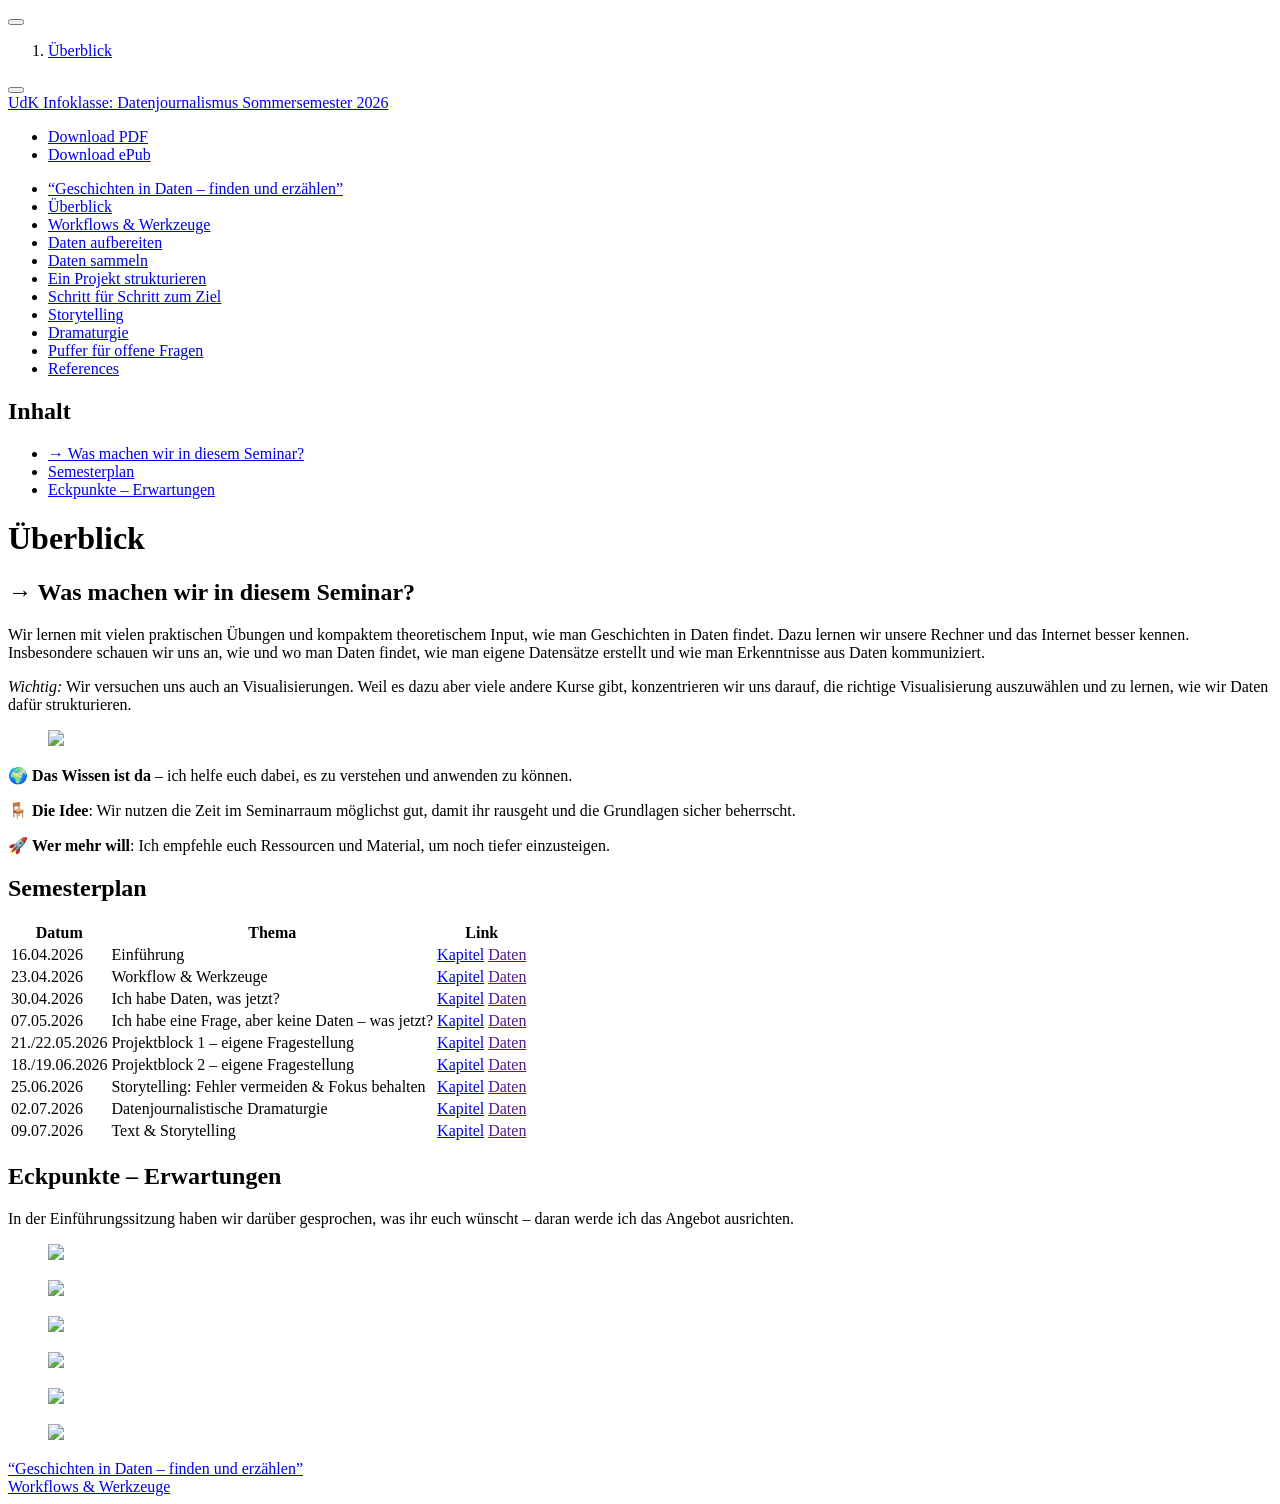
==== docs/2026-04-16_intro.html @ cbeebaa8 "add intro" ====
<!DOCTYPE html>
<html xmlns="http://www.w3.org/1999/xhtml" lang="en" xml:lang="en"><head>

<meta charset="utf-8">
<meta name="generator" content="quarto-1.8.25">

<meta name="viewport" content="width=device-width, initial-scale=1.0, user-scalable=yes">


<title>Überblick – UdK Infoklasse: Datenjournalismus Sommersemester 2026</title>
<style>
code{white-space: pre-wrap;}
span.smallcaps{font-variant: small-caps;}
div.columns{display: flex; gap: min(4vw, 1.5em);}
div.column{flex: auto; overflow-x: auto;}
div.hanging-indent{margin-left: 1.5em; text-indent: -1.5em;}
ul.task-list{list-style: none;}
ul.task-list li input[type="checkbox"] {
  width: 0.8em;
  margin: 0 0.8em 0.2em -1em; /* quarto-specific, see https://github.com/quarto-dev/quarto-cli/issues/4556 */ 
  vertical-align: middle;
}
</style>


<script src="site_libs/quarto-nav/quarto-nav.js"></script>
<script src="site_libs/quarto-nav/headroom.min.js"></script>
<script src="site_libs/clipboard/clipboard.min.js"></script>
<script src="site_libs/quarto-search/autocomplete.umd.js"></script>
<script src="site_libs/quarto-search/fuse.min.js"></script>
<script src="site_libs/quarto-search/quarto-search.js"></script>
<meta name="quarto:offset" content="./">
<link href="./2026-04-23_werkzeuge.html" rel="next">
<link href="./index.html" rel="prev">
<script src="site_libs/quarto-html/quarto.js" type="module"></script>
<script src="site_libs/quarto-html/tabsets/tabsets.js" type="module"></script>
<script src="site_libs/quarto-html/axe/axe-check.js" type="module"></script>
<script src="site_libs/quarto-html/popper.min.js"></script>
<script src="site_libs/quarto-html/tippy.umd.min.js"></script>
<script src="site_libs/quarto-html/anchor.min.js"></script>
<link href="site_libs/quarto-html/tippy.css" rel="stylesheet">
<link href="site_libs/quarto-html/quarto-syntax-highlighting-7b89279ff1a6dce999919e0e67d4d9ec.css" rel="stylesheet" class="quarto-color-scheme" id="quarto-text-highlighting-styles">
<link href="site_libs/quarto-html/quarto-syntax-highlighting-dark-707d8167ce6003fca903bfe2be84ab7f.css" rel="stylesheet" class="quarto-color-scheme quarto-color-alternate" id="quarto-text-highlighting-styles">
<link href="site_libs/quarto-html/quarto-syntax-highlighting-7b89279ff1a6dce999919e0e67d4d9ec.css" rel="stylesheet" class="quarto-color-scheme-extra" id="quarto-text-highlighting-styles">
<script src="site_libs/bootstrap/bootstrap.min.js"></script>
<link href="site_libs/bootstrap/bootstrap-icons.css" rel="stylesheet">
<link href="site_libs/bootstrap/bootstrap-a5073d10eb2b4aba2c5e1c28bdd277e7.min.css" rel="stylesheet" append-hash="true" class="quarto-color-scheme" id="quarto-bootstrap" data-mode="light">
<link href="site_libs/bootstrap/bootstrap-dark-feb75622fb5647436da2452d74ef0bcb.min.css" rel="stylesheet" append-hash="true" class="quarto-color-scheme quarto-color-alternate" id="quarto-bootstrap" data-mode="dark">
<link href="site_libs/bootstrap/bootstrap-a5073d10eb2b4aba2c5e1c28bdd277e7.min.css" rel="stylesheet" append-hash="true" class="quarto-color-scheme-extra" id="quarto-bootstrap" data-mode="light">
<script src="site_libs/quarto-contrib/glightbox/glightbox.min.js"></script>
<link href="site_libs/quarto-contrib/glightbox/glightbox.min.css" rel="stylesheet">
<link href="site_libs/quarto-contrib/glightbox/lightbox.css" rel="stylesheet">
<script id="quarto-search-options" type="application/json">{
  "location": "sidebar",
  "copy-button": false,
  "collapse-after": 3,
  "panel-placement": "start",
  "type": "textbox",
  "limit": 50,
  "keyboard-shortcut": [
    "f",
    "/",
    "s"
  ],
  "show-item-context": false,
  "language": {
    "search-no-results-text": "No results",
    "search-matching-documents-text": "matching documents",
    "search-copy-link-title": "Copy link to search",
    "search-hide-matches-text": "Hide additional matches",
    "search-more-match-text": "more match in this document",
    "search-more-matches-text": "more matches in this document",
    "search-clear-button-title": "Clear",
    "search-text-placeholder": "",
    "search-detached-cancel-button-title": "Cancel",
    "search-submit-button-title": "Submit",
    "search-label": "Search"
  }
}</script>


</head>

<body class="nav-sidebar floating quarto-light"><script id="quarto-html-before-body" type="application/javascript">
    const toggleBodyColorMode = (bsSheetEl) => {
      const mode = bsSheetEl.getAttribute("data-mode");
      const bodyEl = window.document.querySelector("body");
      if (mode === "dark") {
        bodyEl.classList.add("quarto-dark");
        bodyEl.classList.remove("quarto-light");
      } else {
        bodyEl.classList.add("quarto-light");
        bodyEl.classList.remove("quarto-dark");
      }
    }
    const toggleBodyColorPrimary = () => {
      const bsSheetEl = window.document.querySelector("link#quarto-bootstrap:not([rel=disabled-stylesheet])");
      if (bsSheetEl) {
        toggleBodyColorMode(bsSheetEl);
      }
    }
    const setColorSchemeToggle = (alternate) => {
      const toggles = window.document.querySelectorAll('.quarto-color-scheme-toggle');
      for (let i=0; i < toggles.length; i++) {
        const toggle = toggles[i];
        if (toggle) {
          if (alternate) {
            toggle.classList.add("alternate");
          } else {
            toggle.classList.remove("alternate");
          }
        }
      }
    };
    const toggleColorMode = (alternate) => {
      // Switch the stylesheets
      const primaryStylesheets = window.document.querySelectorAll('link.quarto-color-scheme:not(.quarto-color-alternate)');
      const alternateStylesheets = window.document.querySelectorAll('link.quarto-color-scheme.quarto-color-alternate');
      manageTransitions('#quarto-margin-sidebar .nav-link', false);
      if (alternate) {
        // note: dark is layered on light, we don't disable primary!
        enableStylesheet(alternateStylesheets);
        for (const sheetNode of alternateStylesheets) {
          if (sheetNode.id === "quarto-bootstrap") {
            toggleBodyColorMode(sheetNode);
          }
        }
      } else {
        disableStylesheet(alternateStylesheets);
        enableStylesheet(primaryStylesheets)
        toggleBodyColorPrimary();
      }
      manageTransitions('#quarto-margin-sidebar .nav-link', true);
      // Switch the toggles
      setColorSchemeToggle(alternate)
      // Hack to workaround the fact that safari doesn't
      // properly recolor the scrollbar when toggling (#1455)
      if (navigator.userAgent.indexOf('Safari') > 0 && navigator.userAgent.indexOf('Chrome') == -1) {
        manageTransitions("body", false);
        window.scrollTo(0, 1);
        setTimeout(() => {
          window.scrollTo(0, 0);
          manageTransitions("body", true);
        }, 40);
      }
    }
    const disableStylesheet = (stylesheets) => {
      for (let i=0; i < stylesheets.length; i++) {
        const stylesheet = stylesheets[i];
        stylesheet.rel = 'disabled-stylesheet';
      }
    }
    const enableStylesheet = (stylesheets) => {
      for (let i=0; i < stylesheets.length; i++) {
        const stylesheet = stylesheets[i];
        if(stylesheet.rel !== 'stylesheet') { // for Chrome, which will still FOUC without this check
          stylesheet.rel = 'stylesheet';
        }
      }
    }
    const manageTransitions = (selector, allowTransitions) => {
      const els = window.document.querySelectorAll(selector);
      for (let i=0; i < els.length; i++) {
        const el = els[i];
        if (allowTransitions) {
          el.classList.remove('notransition');
        } else {
          el.classList.add('notransition');
        }
      }
    }
    const isFileUrl = () => {
      return window.location.protocol === 'file:';
    }
    const hasAlternateSentinel = () => {
      let styleSentinel = getColorSchemeSentinel();
      if (styleSentinel !== null) {
        return styleSentinel === "alternate";
      } else {
        return false;
      }
    }
    const setStyleSentinel = (alternate) => {
      const value = alternate ? "alternate" : "default";
      if (!isFileUrl()) {
        window.localStorage.setItem("quarto-color-scheme", value);
      } else {
        localAlternateSentinel = value;
      }
    }
    const getColorSchemeSentinel = () => {
      if (!isFileUrl()) {
        const storageValue = window.localStorage.getItem("quarto-color-scheme");
        return storageValue != null ? storageValue : localAlternateSentinel;
      } else {
        return localAlternateSentinel;
      }
    }
    const toggleGiscusIfUsed = (isAlternate, darkModeDefault) => {
      const baseTheme = document.querySelector('#giscus-base-theme')?.value ?? 'light';
      const alternateTheme = document.querySelector('#giscus-alt-theme')?.value ?? 'dark';
      let newTheme = '';
      if(authorPrefersDark) {
        newTheme = isAlternate ? baseTheme : alternateTheme;
      } else {
        newTheme = isAlternate ? alternateTheme : baseTheme;
      }
      const changeGiscusTheme = () => {
        // From: https://github.com/giscus/giscus/issues/336
        const sendMessage = (message) => {
          const iframe = document.querySelector('iframe.giscus-frame');
          if (!iframe) return;
          iframe.contentWindow.postMessage({ giscus: message }, 'https://giscus.app');
        }
        sendMessage({
          setConfig: {
            theme: newTheme
          }
        });
      }
      const isGiscussLoaded = window.document.querySelector('iframe.giscus-frame') !== null;
      if (isGiscussLoaded) {
        changeGiscusTheme();
      }
    };
    const authorPrefersDark = false;
    const darkModeDefault = authorPrefersDark;
      document.querySelector('link#quarto-text-highlighting-styles.quarto-color-scheme-extra').rel = 'disabled-stylesheet';
      document.querySelector('link#quarto-bootstrap.quarto-color-scheme-extra').rel = 'disabled-stylesheet';
    let localAlternateSentinel = darkModeDefault ? 'alternate' : 'default';
    // Dark / light mode switch
    window.quartoToggleColorScheme = () => {
      // Read the current dark / light value
      let toAlternate = !hasAlternateSentinel();
      toggleColorMode(toAlternate);
      setStyleSentinel(toAlternate);
      toggleGiscusIfUsed(toAlternate, darkModeDefault);
      window.dispatchEvent(new Event('resize'));
    };
    // Switch to dark mode if need be
    if (hasAlternateSentinel()) {
      toggleColorMode(true);
    } else {
      toggleColorMode(false);
    }
  </script>

<div id="quarto-search-results"></div>
  <header id="quarto-header" class="headroom fixed-top">
  <nav class="quarto-secondary-nav">
    <div class="container-fluid d-flex">
      <button type="button" class="quarto-btn-toggle btn" data-bs-toggle="collapse" role="button" data-bs-target=".quarto-sidebar-collapse-item" aria-controls="quarto-sidebar" aria-expanded="false" aria-label="Toggle sidebar navigation" onclick="if (window.quartoToggleHeadroom) { window.quartoToggleHeadroom(); }">
        <i class="bi bi-layout-text-sidebar-reverse"></i>
      </button>
        <nav class="quarto-page-breadcrumbs" aria-label="breadcrumb"><ol class="breadcrumb"><li class="breadcrumb-item"><a href="./2026-04-16_intro.html"><span class="chapter-title">Überblick</span></a></li></ol></nav>
        <a class="flex-grow-1" role="navigation" data-bs-toggle="collapse" data-bs-target=".quarto-sidebar-collapse-item" aria-controls="quarto-sidebar" aria-expanded="false" aria-label="Toggle sidebar navigation" onclick="if (window.quartoToggleHeadroom) { window.quartoToggleHeadroom(); }">      
        </a>
      <button type="button" class="btn quarto-search-button" aria-label="Search" onclick="window.quartoOpenSearch();">
        <i class="bi bi-search"></i>
      </button>
    </div>
  </nav>
</header>
<!-- content -->
<div id="quarto-content" class="quarto-container page-columns page-rows-contents page-layout-article">
<!-- sidebar -->
  <nav id="quarto-sidebar" class="sidebar collapse collapse-horizontal quarto-sidebar-collapse-item sidebar-navigation floating overflow-auto">
    <div class="pt-lg-2 mt-2 text-left sidebar-header sidebar-header-stacked">
      <a href="./index.html" class="sidebar-logo-link">
      </a>
    <div class="sidebar-title mb-0 py-0">
      <a href="./">UdK Infoklasse: Datenjournalismus Sommersemester 2026</a> 
        <div class="sidebar-tools-main">
    <div class="dropdown">
      <a href="" title="Download" id="quarto-navigation-tool-dropdown-0" class="quarto-navigation-tool dropdown-toggle px-1" data-bs-toggle="dropdown" aria-expanded="false" role="link" aria-label="Download"><i class="bi bi-download"></i></a>
      <ul class="dropdown-menu" aria-labelledby="quarto-navigation-tool-dropdown-0">
          <li>
            <a class="dropdown-item sidebar-tools-main-item" href="./UdK-Infoklasse--Datenjournalismus-Sommersemester-2026.pdf">
              <i class="bi bi-file-pdf pe-1"></i>
            Download PDF
            </a>
          </li>
          <li>
            <a class="dropdown-item sidebar-tools-main-item" href="./UdK-Infoklasse--Datenjournalismus-Sommersemester-2026.epub">
              <i class="bi bi-journal pe-1"></i>
            Download ePub
            </a>
          </li>
      </ul>
    </div>
  <a href="" class="quarto-color-scheme-toggle quarto-navigation-tool  px-1" onclick="window.quartoToggleColorScheme(); return false;" title="Toggle dark mode"><i class="bi"></i></a>
</div>
    </div>
      </div>
        <div class="mt-2 flex-shrink-0 align-items-center">
        <div class="sidebar-search">
        <div id="quarto-search" class="" title="Search"></div>
        </div>
        </div>
    <div class="sidebar-menu-container"> 
    <ul class="list-unstyled mt-1">
        <li class="sidebar-item">
  <div class="sidebar-item-container"> 
  <a href="./index.html" class="sidebar-item-text sidebar-link"><span class="chapter-title">“Geschichten in Daten – finden und erzählen”</span></a>
  </div>
</li>
        <li class="sidebar-item">
  <div class="sidebar-item-container"> 
  <a href="./2026-04-16_intro.html" class="sidebar-item-text sidebar-link active"><span class="chapter-title">Überblick</span></a>
  </div>
</li>
        <li class="sidebar-item">
  <div class="sidebar-item-container"> 
  <a href="./2026-04-23_werkzeuge.html" class="sidebar-item-text sidebar-link"><span class="chapter-title">Workflows &amp; Werkzeuge</span></a>
  </div>
</li>
        <li class="sidebar-item">
  <div class="sidebar-item-container"> 
  <a href="./2026-04-30_aufbereitung.html" class="sidebar-item-text sidebar-link"><span class="chapter-title">Daten aufbereiten</span></a>
  </div>
</li>
        <li class="sidebar-item">
  <div class="sidebar-item-container"> 
  <a href="./2026-05-07_sammeln.html" class="sidebar-item-text sidebar-link"><span class="chapter-title">Daten sammeln</span></a>
  </div>
</li>
        <li class="sidebar-item">
  <div class="sidebar-item-container"> 
  <a href="./2026-05-21_struktur.html" class="sidebar-item-text sidebar-link"><span class="chapter-title">Ein Projekt strukturieren</span></a>
  </div>
</li>
        <li class="sidebar-item">
  <div class="sidebar-item-container"> 
  <a href="./2026-06-18_projekt.html" class="sidebar-item-text sidebar-link"><span class="chapter-title">Schritt für Schritt zum Ziel</span></a>
  </div>
</li>
        <li class="sidebar-item">
  <div class="sidebar-item-container"> 
  <a href="./2026-06-25_storytelling.html" class="sidebar-item-text sidebar-link"><span class="chapter-title">Storytelling</span></a>
  </div>
</li>
        <li class="sidebar-item">
  <div class="sidebar-item-container"> 
  <a href="./2026-07-02_dramaturgie.html" class="sidebar-item-text sidebar-link"><span class="chapter-title">Dramaturgie</span></a>
  </div>
</li>
        <li class="sidebar-item">
  <div class="sidebar-item-container"> 
  <a href="./2026-07-09_puffer.html" class="sidebar-item-text sidebar-link"><span class="chapter-title">Puffer für offene Fragen</span></a>
  </div>
</li>
        <li class="sidebar-item">
  <div class="sidebar-item-container"> 
  <a href="./references.html" class="sidebar-item-text sidebar-link">
 <span class="menu-text">References</span></a>
  </div>
</li>
    </ul>
    </div>
</nav>
<div id="quarto-sidebar-glass" class="quarto-sidebar-collapse-item" data-bs-toggle="collapse" data-bs-target=".quarto-sidebar-collapse-item"></div>
<!-- margin-sidebar -->
    <div id="quarto-margin-sidebar" class="sidebar margin-sidebar">
        <nav id="TOC" role="doc-toc" class="toc-active">
    <h2 id="toc-title">Inhalt</h2>
   
  <ul>
  <li><a href="#was-machen-wir-in-diesem-seminar" id="toc-was-machen-wir-in-diesem-seminar" class="nav-link active" data-scroll-target="#was-machen-wir-in-diesem-seminar">→ Was machen wir in diesem Seminar?</a></li>
  <li><a href="#semesterplan" id="toc-semesterplan" class="nav-link" data-scroll-target="#semesterplan">Semesterplan</a></li>
  <li><a href="#eckpunkte-erwartungen" id="toc-eckpunkte-erwartungen" class="nav-link" data-scroll-target="#eckpunkte-erwartungen">Eckpunkte – Erwartungen</a></li>
  </ul>
</nav>
    </div>
<!-- main -->
<main class="content" id="quarto-document-content">


<header id="title-block-header" class="quarto-title-block default">
<div class="quarto-title">
<h1 class="title"><span class="chapter-title">Überblick</span></h1>
</div>



<div class="quarto-title-meta">

    
  
    
  </div>
  


</header>


<section id="was-machen-wir-in-diesem-seminar" class="level2">
<h2 class="anchored" data-anchor-id="was-machen-wir-in-diesem-seminar">→ Was machen wir in diesem Seminar?</h2>
<p>Wir lernen mit vielen praktischen Übungen und kompaktem theoretischem Input, wie man Geschichten in Daten findet. Dazu lernen wir unsere Rechner und das Internet besser kennen. Insbesondere schauen wir uns an, wie und wo man Daten findet, wie man eigene Datensätze erstellt und wie man Erkenntnisse aus Daten kommuniziert.</p>
<p><em>Wichtig:</em> Wir versuchen uns auch an Visualisierungen. Weil es dazu aber viele andere Kurse gibt, konzentrieren wir uns darauf, die richtige Visualisierung auszuwählen und zu lernen, wie wir Daten dafür strukturieren.</p>
<div class="quarto-figure quarto-figure-center">
<figure class="figure">
<p><a href="images/undraw_around-the-world_1p8h.png" class="lightbox" data-gallery="quarto-lightbox-gallery-1"><img src="images/undraw_around-the-world_1p8h.png" class="img-fluid quarto-figure quarto-figure-center figure-img" style="width:40.0%"></a></p>
</figure>
</div>
<p>🌍 <strong>Das Wissen ist da</strong> – ich helfe euch dabei, es zu verstehen und anwenden zu können.</p>
<p>🪑 <strong>Die Idee</strong>: Wir nutzen die Zeit im Seminarraum möglichst gut, damit ihr rausgeht und die Grundlagen sicher beherrscht.</p>
<p>🚀 <strong>Wer mehr will</strong>: Ich empfehle euch Ressourcen und Material, um noch tiefer einzusteigen.</p>
</section>
<section id="semesterplan" class="level2">
<h2 class="anchored" data-anchor-id="semesterplan">Semesterplan</h2>
<table class="caption-top table">
<thead>
<tr class="header">
<th>Datum</th>
<th>Thema</th>
<th>Link</th>
</tr>
</thead>
<tbody>
<tr class="odd">
<td>16.04.2026</td>
<td>Einführung</td>
<td><a href="./2026-04-16_intro.html">Kapitel</a> <a href="">Daten</a></td>
</tr>
<tr class="even">
<td>23.04.2026</td>
<td>Workflow &amp; Werkzeuge</td>
<td><a href="./2026-04-23_werkzeuge.html">Kapitel</a> <a href="">Daten</a></td>
</tr>
<tr class="odd">
<td>30.04.2026</td>
<td>Ich habe Daten, was jetzt?</td>
<td><a href="./2026-04-30_aufbereitung.html">Kapitel</a> <a href="">Daten</a></td>
</tr>
<tr class="even">
<td>07.05.2026</td>
<td>Ich habe eine Frage, aber keine Daten – was jetzt?</td>
<td><a href="./2026-05-07_sammeln.html">Kapitel</a> <a href="">Daten</a></td>
</tr>
<tr class="odd">
<td>21./22.05.2026</td>
<td>Projektblock 1 – eigene Fragestellung</td>
<td><a href="./2026-05-21_struktur.html">Kapitel</a> <a href="">Daten</a></td>
</tr>
<tr class="even">
<td>18./19.06.2026</td>
<td>Projektblock 2 – eigene Fragestellung</td>
<td><a href="./2026-06-18_projekt.html">Kapitel</a> <a href="">Daten</a></td>
</tr>
<tr class="odd">
<td>25.06.2026</td>
<td>Storytelling: Fehler vermeiden &amp; Fokus behalten</td>
<td><a href="./2026-06-25_storytelling.html">Kapitel</a> <a href="">Daten</a></td>
</tr>
<tr class="even">
<td>02.07.2026</td>
<td>Datenjournalistische Dramaturgie</td>
<td><a href="2026-06-25_dramaturgie.qmd">Kapitel</a> <a href="">Daten</a></td>
</tr>
<tr class="odd">
<td>09.07.2026</td>
<td>Text &amp; Storytelling</td>
<td><a href="./2026-07-09_puffer.html">Kapitel</a> <a href="">Daten</a></td>
</tr>
</tbody>
</table>
</section>
<section id="eckpunkte-erwartungen" class="level2">
<h2 class="anchored" data-anchor-id="eckpunkte-erwartungen">Eckpunkte – Erwartungen</h2>
<p>In der Einführungssitzung haben wir darüber gesprochen, was ihr euch wünscht – daran werde ich das Angebot ausrichten.</p>
<div class="cell">
<div class="cell-output-display">
<div>
<figure class="figure">
<p><a href="2026-04-16_intro_files/figure-html/unnamed-chunk-2-1.png" class="lightbox" data-gallery="quarto-lightbox-gallery-2"><img src="2026-04-16_intro_files/figure-html/unnamed-chunk-2-1.png" class="img-fluid figure-img" width="960"></a></p>
</figure>
</div>
</div>
</div>
<div class="cell">
<div class="cell-output-display">
<div>
<figure class="figure">
<p><a href="2026-04-16_intro_files/figure-html/unnamed-chunk-3-1.png" class="lightbox" data-gallery="quarto-lightbox-gallery-3"><img src="2026-04-16_intro_files/figure-html/unnamed-chunk-3-1.png" class="img-fluid figure-img" width="960"></a></p>
</figure>
</div>
</div>
</div>
<div class="cell">
<div class="cell-output-display">
<div>
<figure class="figure">
<p><a href="2026-04-16_intro_files/figure-html/unnamed-chunk-4-1.png" class="lightbox" data-gallery="quarto-lightbox-gallery-4"><img src="2026-04-16_intro_files/figure-html/unnamed-chunk-4-1.png" class="img-fluid figure-img" width="960"></a></p>
</figure>
</div>
</div>
</div>
<div class="cell">
<div class="cell-output-display">
<div>
<figure class="figure">
<p><a href="2026-04-16_intro_files/figure-html/unnamed-chunk-5-1.png" class="lightbox" data-gallery="quarto-lightbox-gallery-5"><img src="2026-04-16_intro_files/figure-html/unnamed-chunk-5-1.png" class="img-fluid figure-img" width="960"></a></p>
</figure>
</div>
</div>
</div>
<div class="cell">
<div class="cell-output-display">
<div>
<figure class="figure">
<p><a href="2026-04-16_intro_files/figure-html/unnamed-chunk-6-1.png" class="lightbox" data-gallery="quarto-lightbox-gallery-6"><img src="2026-04-16_intro_files/figure-html/unnamed-chunk-6-1.png" class="img-fluid figure-img" width="960"></a></p>
</figure>
</div>
</div>
</div>
<div class="cell">
<div class="cell-output-display">
<div>
<figure class="figure">
<p><a href="2026-04-16_intro_files/figure-html/unnamed-chunk-7-1.png" class="lightbox" data-gallery="quarto-lightbox-gallery-7"><img src="2026-04-16_intro_files/figure-html/unnamed-chunk-7-1.png" class="img-fluid figure-img" width="960"></a></p>
</figure>
</div>
</div>
</div>


</section>

</main> <!-- /main -->
<script id="quarto-html-after-body" type="application/javascript">
  window.document.addEventListener("DOMContentLoaded", function (event) {
    // Ensure there is a toggle, if there isn't float one in the top right
    if (window.document.querySelector('.quarto-color-scheme-toggle') === null) {
      const a = window.document.createElement('a');
      a.classList.add('top-right');
      a.classList.add('quarto-color-scheme-toggle');
      a.href = "";
      a.onclick = function() { try { window.quartoToggleColorScheme(); } catch {} return false; };
      const i = window.document.createElement("i");
      i.classList.add('bi');
      a.appendChild(i);
      window.document.body.appendChild(a);
    }
    setColorSchemeToggle(hasAlternateSentinel())
    const icon = "";
    const anchorJS = new window.AnchorJS();
    anchorJS.options = {
      placement: 'right',
      icon: icon
    };
    anchorJS.add('.anchored');
    const isCodeAnnotation = (el) => {
      for (const clz of el.classList) {
        if (clz.startsWith('code-annotation-')) {                     
          return true;
        }
      }
      return false;
    }
    const onCopySuccess = function(e) {
      // button target
      const button = e.trigger;
      // don't keep focus
      button.blur();
      // flash "checked"
      button.classList.add('code-copy-button-checked');
      var currentTitle = button.getAttribute("title");
      button.setAttribute("title", "Copied!");
      let tooltip;
      if (window.bootstrap) {
        button.setAttribute("data-bs-toggle", "tooltip");
        button.setAttribute("data-bs-placement", "left");
        button.setAttribute("data-bs-title", "Copied!");
        tooltip = new bootstrap.Tooltip(button, 
          { trigger: "manual", 
            customClass: "code-copy-button-tooltip",
            offset: [0, -8]});
        tooltip.show();    
      }
      setTimeout(function() {
        if (tooltip) {
          tooltip.hide();
          button.removeAttribute("data-bs-title");
          button.removeAttribute("data-bs-toggle");
          button.removeAttribute("data-bs-placement");
        }
        button.setAttribute("title", currentTitle);
        button.classList.remove('code-copy-button-checked');
      }, 1000);
      // clear code selection
      e.clearSelection();
    }
    const getTextToCopy = function(trigger) {
      const outerScaffold = trigger.parentElement.cloneNode(true);
      const codeEl = outerScaffold.querySelector('code');
      for (const childEl of codeEl.children) {
        if (isCodeAnnotation(childEl)) {
          childEl.remove();
        }
      }
      return codeEl.innerText;
    }
    const clipboard = new window.ClipboardJS('.code-copy-button:not([data-in-quarto-modal])', {
      text: getTextToCopy
    });
    clipboard.on('success', onCopySuccess);
    if (window.document.getElementById('quarto-embedded-source-code-modal')) {
      const clipboardModal = new window.ClipboardJS('.code-copy-button[data-in-quarto-modal]', {
        text: getTextToCopy,
        container: window.document.getElementById('quarto-embedded-source-code-modal')
      });
      clipboardModal.on('success', onCopySuccess);
    }
      var localhostRegex = new RegExp(/^(?:http|https):\/\/localhost\:?[0-9]*\//);
      var mailtoRegex = new RegExp(/^mailto:/);
        var filterRegex = new RegExp('/' + window.location.host + '/');
      var isInternal = (href) => {
          return filterRegex.test(href) || localhostRegex.test(href) || mailtoRegex.test(href);
      }
      // Inspect non-navigation links and adorn them if external
     var links = window.document.querySelectorAll('a[href]:not(.nav-link):not(.navbar-brand):not(.toc-action):not(.sidebar-link):not(.sidebar-item-toggle):not(.pagination-link):not(.no-external):not([aria-hidden]):not(.dropdown-item):not(.quarto-navigation-tool):not(.about-link)');
      for (var i=0; i<links.length; i++) {
        const link = links[i];
        if (!isInternal(link.href)) {
          // undo the damage that might have been done by quarto-nav.js in the case of
          // links that we want to consider external
          if (link.dataset.originalHref !== undefined) {
            link.href = link.dataset.originalHref;
          }
        }
      }
    function tippyHover(el, contentFn, onTriggerFn, onUntriggerFn) {
      const config = {
        allowHTML: true,
        maxWidth: 500,
        delay: 100,
        arrow: false,
        appendTo: function(el) {
            return el.parentElement;
        },
        interactive: true,
        interactiveBorder: 10,
        theme: 'quarto',
        placement: 'bottom-start',
      };
      if (contentFn) {
        config.content = contentFn;
      }
      if (onTriggerFn) {
        config.onTrigger = onTriggerFn;
      }
      if (onUntriggerFn) {
        config.onUntrigger = onUntriggerFn;
      }
      window.tippy(el, config); 
    }
    const noterefs = window.document.querySelectorAll('a[role="doc-noteref"]');
    for (var i=0; i<noterefs.length; i++) {
      const ref = noterefs[i];
      tippyHover(ref, function() {
        // use id or data attribute instead here
        let href = ref.getAttribute('data-footnote-href') || ref.getAttribute('href');
        try { href = new URL(href).hash; } catch {}
        const id = href.replace(/^#\/?/, "");
        const note = window.document.getElementById(id);
        if (note) {
          return note.innerHTML;
        } else {
          return "";
        }
      });
    }
    const xrefs = window.document.querySelectorAll('a.quarto-xref');
    const processXRef = (id, note) => {
      // Strip column container classes
      const stripColumnClz = (el) => {
        el.classList.remove("page-full", "page-columns");
        if (el.children) {
          for (const child of el.children) {
            stripColumnClz(child);
          }
        }
      }
      stripColumnClz(note)
      if (id === null || id.startsWith('sec-')) {
        // Special case sections, only their first couple elements
        const container = document.createElement("div");
        if (note.children && note.children.length > 2) {
          container.appendChild(note.children[0].cloneNode(true));
          for (let i = 1; i < note.children.length; i++) {
            const child = note.children[i];
            if (child.tagName === "P" && child.innerText === "") {
              continue;
            } else {
              container.appendChild(child.cloneNode(true));
              break;
            }
          }
          if (window.Quarto?.typesetMath) {
            window.Quarto.typesetMath(container);
          }
          return container.innerHTML
        } else {
          if (window.Quarto?.typesetMath) {
            window.Quarto.typesetMath(note);
          }
          return note.innerHTML;
        }
      } else {
        // Remove any anchor links if they are present
        const anchorLink = note.querySelector('a.anchorjs-link');
        if (anchorLink) {
          anchorLink.remove();
        }
        if (window.Quarto?.typesetMath) {
          window.Quarto.typesetMath(note);
        }
        if (note.classList.contains("callout")) {
          return note.outerHTML;
        } else {
          return note.innerHTML;
        }
      }
    }
    for (var i=0; i<xrefs.length; i++) {
      const xref = xrefs[i];
      tippyHover(xref, undefined, function(instance) {
        instance.disable();
        let url = xref.getAttribute('href');
        let hash = undefined; 
        if (url.startsWith('#')) {
          hash = url;
        } else {
          try { hash = new URL(url).hash; } catch {}
        }
        if (hash) {
          const id = hash.replace(/^#\/?/, "");
          const note = window.document.getElementById(id);
          if (note !== null) {
            try {
              const html = processXRef(id, note.cloneNode(true));
              instance.setContent(html);
            } finally {
              instance.enable();
              instance.show();
            }
          } else {
            // See if we can fetch this
            fetch(url.split('#')[0])
            .then(res => res.text())
            .then(html => {
              const parser = new DOMParser();
              const htmlDoc = parser.parseFromString(html, "text/html");
              const note = htmlDoc.getElementById(id);
              if (note !== null) {
                const html = processXRef(id, note);
                instance.setContent(html);
              } 
            }).finally(() => {
              instance.enable();
              instance.show();
            });
          }
        } else {
          // See if we can fetch a full url (with no hash to target)
          // This is a special case and we should probably do some content thinning / targeting
          fetch(url)
          .then(res => res.text())
          .then(html => {
            const parser = new DOMParser();
            const htmlDoc = parser.parseFromString(html, "text/html");
            const note = htmlDoc.querySelector('main.content');
            if (note !== null) {
              // This should only happen for chapter cross references
              // (since there is no id in the URL)
              // remove the first header
              if (note.children.length > 0 && note.children[0].tagName === "HEADER") {
                note.children[0].remove();
              }
              const html = processXRef(null, note);
              instance.setContent(html);
            } 
          }).finally(() => {
            instance.enable();
            instance.show();
          });
        }
      }, function(instance) {
      });
    }
        let selectedAnnoteEl;
        const selectorForAnnotation = ( cell, annotation) => {
          let cellAttr = 'data-code-cell="' + cell + '"';
          let lineAttr = 'data-code-annotation="' +  annotation + '"';
          const selector = 'span[' + cellAttr + '][' + lineAttr + ']';
          return selector;
        }
        const selectCodeLines = (annoteEl) => {
          const doc = window.document;
          const targetCell = annoteEl.getAttribute("data-target-cell");
          const targetAnnotation = annoteEl.getAttribute("data-target-annotation");
          const annoteSpan = window.document.querySelector(selectorForAnnotation(targetCell, targetAnnotation));
          const lines = annoteSpan.getAttribute("data-code-lines").split(",");
          const lineIds = lines.map((line) => {
            return targetCell + "-" + line;
          })
          let top = null;
          let height = null;
          let parent = null;
          if (lineIds.length > 0) {
              //compute the position of the single el (top and bottom and make a div)
              const el = window.document.getElementById(lineIds[0]);
              top = el.offsetTop;
              height = el.offsetHeight;
              parent = el.parentElement.parentElement;
            if (lineIds.length > 1) {
              const lastEl = window.document.getElementById(lineIds[lineIds.length - 1]);
              const bottom = lastEl.offsetTop + lastEl.offsetHeight;
              height = bottom - top;
            }
            if (top !== null && height !== null && parent !== null) {
              // cook up a div (if necessary) and position it 
              let div = window.document.getElementById("code-annotation-line-highlight");
              if (div === null) {
                div = window.document.createElement("div");
                div.setAttribute("id", "code-annotation-line-highlight");
                div.style.position = 'absolute';
                parent.appendChild(div);
              }
              div.style.top = top - 2 + "px";
              div.style.height = height + 4 + "px";
              div.style.left = 0;
              let gutterDiv = window.document.getElementById("code-annotation-line-highlight-gutter");
              if (gutterDiv === null) {
                gutterDiv = window.document.createElement("div");
                gutterDiv.setAttribute("id", "code-annotation-line-highlight-gutter");
                gutterDiv.style.position = 'absolute';
                const codeCell = window.document.getElementById(targetCell);
                const gutter = codeCell.querySelector('.code-annotation-gutter');
                gutter.appendChild(gutterDiv);
              }
              gutterDiv.style.top = top - 2 + "px";
              gutterDiv.style.height = height + 4 + "px";
            }
            selectedAnnoteEl = annoteEl;
          }
        };
        const unselectCodeLines = () => {
          const elementsIds = ["code-annotation-line-highlight", "code-annotation-line-highlight-gutter"];
          elementsIds.forEach((elId) => {
            const div = window.document.getElementById(elId);
            if (div) {
              div.remove();
            }
          });
          selectedAnnoteEl = undefined;
        };
          // Handle positioning of the toggle
      window.addEventListener(
        "resize",
        throttle(() => {
          elRect = undefined;
          if (selectedAnnoteEl) {
            selectCodeLines(selectedAnnoteEl);
          }
        }, 10)
      );
      function throttle(fn, ms) {
      let throttle = false;
      let timer;
        return (...args) => {
          if(!throttle) { // first call gets through
              fn.apply(this, args);
              throttle = true;
          } else { // all the others get throttled
              if(timer) clearTimeout(timer); // cancel #2
              timer = setTimeout(() => {
                fn.apply(this, args);
                timer = throttle = false;
              }, ms);
          }
        };
      }
        // Attach click handler to the DT
        const annoteDls = window.document.querySelectorAll('dt[data-target-cell]');
        for (const annoteDlNode of annoteDls) {
          annoteDlNode.addEventListener('click', (event) => {
            const clickedEl = event.target;
            if (clickedEl !== selectedAnnoteEl) {
              unselectCodeLines();
              const activeEl = window.document.querySelector('dt[data-target-cell].code-annotation-active');
              if (activeEl) {
                activeEl.classList.remove('code-annotation-active');
              }
              selectCodeLines(clickedEl);
              clickedEl.classList.add('code-annotation-active');
            } else {
              // Unselect the line
              unselectCodeLines();
              clickedEl.classList.remove('code-annotation-active');
            }
          });
        }
    const findCites = (el) => {
      const parentEl = el.parentElement;
      if (parentEl) {
        const cites = parentEl.dataset.cites;
        if (cites) {
          return {
            el,
            cites: cites.split(' ')
          };
        } else {
          return findCites(el.parentElement)
        }
      } else {
        return undefined;
      }
    };
    var bibliorefs = window.document.querySelectorAll('a[role="doc-biblioref"]');
    for (var i=0; i<bibliorefs.length; i++) {
      const ref = bibliorefs[i];
      const citeInfo = findCites(ref);
      if (citeInfo) {
        tippyHover(citeInfo.el, function() {
          var popup = window.document.createElement('div');
          citeInfo.cites.forEach(function(cite) {
            var citeDiv = window.document.createElement('div');
            citeDiv.classList.add('hanging-indent');
            citeDiv.classList.add('csl-entry');
            var biblioDiv = window.document.getElementById('ref-' + cite);
            if (biblioDiv) {
              citeDiv.innerHTML = biblioDiv.innerHTML;
            }
            popup.appendChild(citeDiv);
          });
          return popup.innerHTML;
        });
      }
    }
  });
  </script>
<nav class="page-navigation">
  <div class="nav-page nav-page-previous">
      <a href="./index.html" class="pagination-link" aria-label="&quot;Geschichten in Daten – finden und erzählen&quot;">
        <i class="bi bi-arrow-left-short"></i> <span class="nav-page-text"><span class="chapter-title">“Geschichten in Daten – finden und erzählen”</span></span>
      </a>          
  </div>
  <div class="nav-page nav-page-next">
      <a href="./2026-04-23_werkzeuge.html" class="pagination-link" aria-label="Workflows &amp; Werkzeuge">
        <span class="nav-page-text"><span class="chapter-title">Workflows &amp; Werkzeuge</span></span> <i class="bi bi-arrow-right-short"></i>
      </a>
  </div>
</nav>
</div> <!-- /content -->
<script>var lightboxQuarto = GLightbox({"closeEffect":"zoom","descPosition":"bottom","loop":false,"openEffect":"zoom","selector":".lightbox"});
(function() {
  let previousOnload = window.onload;
  window.onload = () => {
    if (previousOnload) {
      previousOnload();
    }
    lightboxQuarto.on('slide_before_load', (data) => {
      const { slideIndex, slideNode, slideConfig, player, trigger } = data;
      const href = trigger.getAttribute('href');
      if (href !== null) {
        const imgEl = window.document.querySelector(`a[href="${href}"] img`);
        if (imgEl !== null) {
          const srcAttr = imgEl.getAttribute("src");
          if (srcAttr && srcAttr.startsWith("data:")) {
            slideConfig.href = srcAttr;
          }
        }
      } 
    });
  
    lightboxQuarto.on('slide_after_load', (data) => {
      const { slideIndex, slideNode, slideConfig, player, trigger } = data;
      if (window.Quarto?.typesetMath) {
        window.Quarto.typesetMath(slideNode);
      }
    });
  
  };
  
})();
          </script>




</body></html>
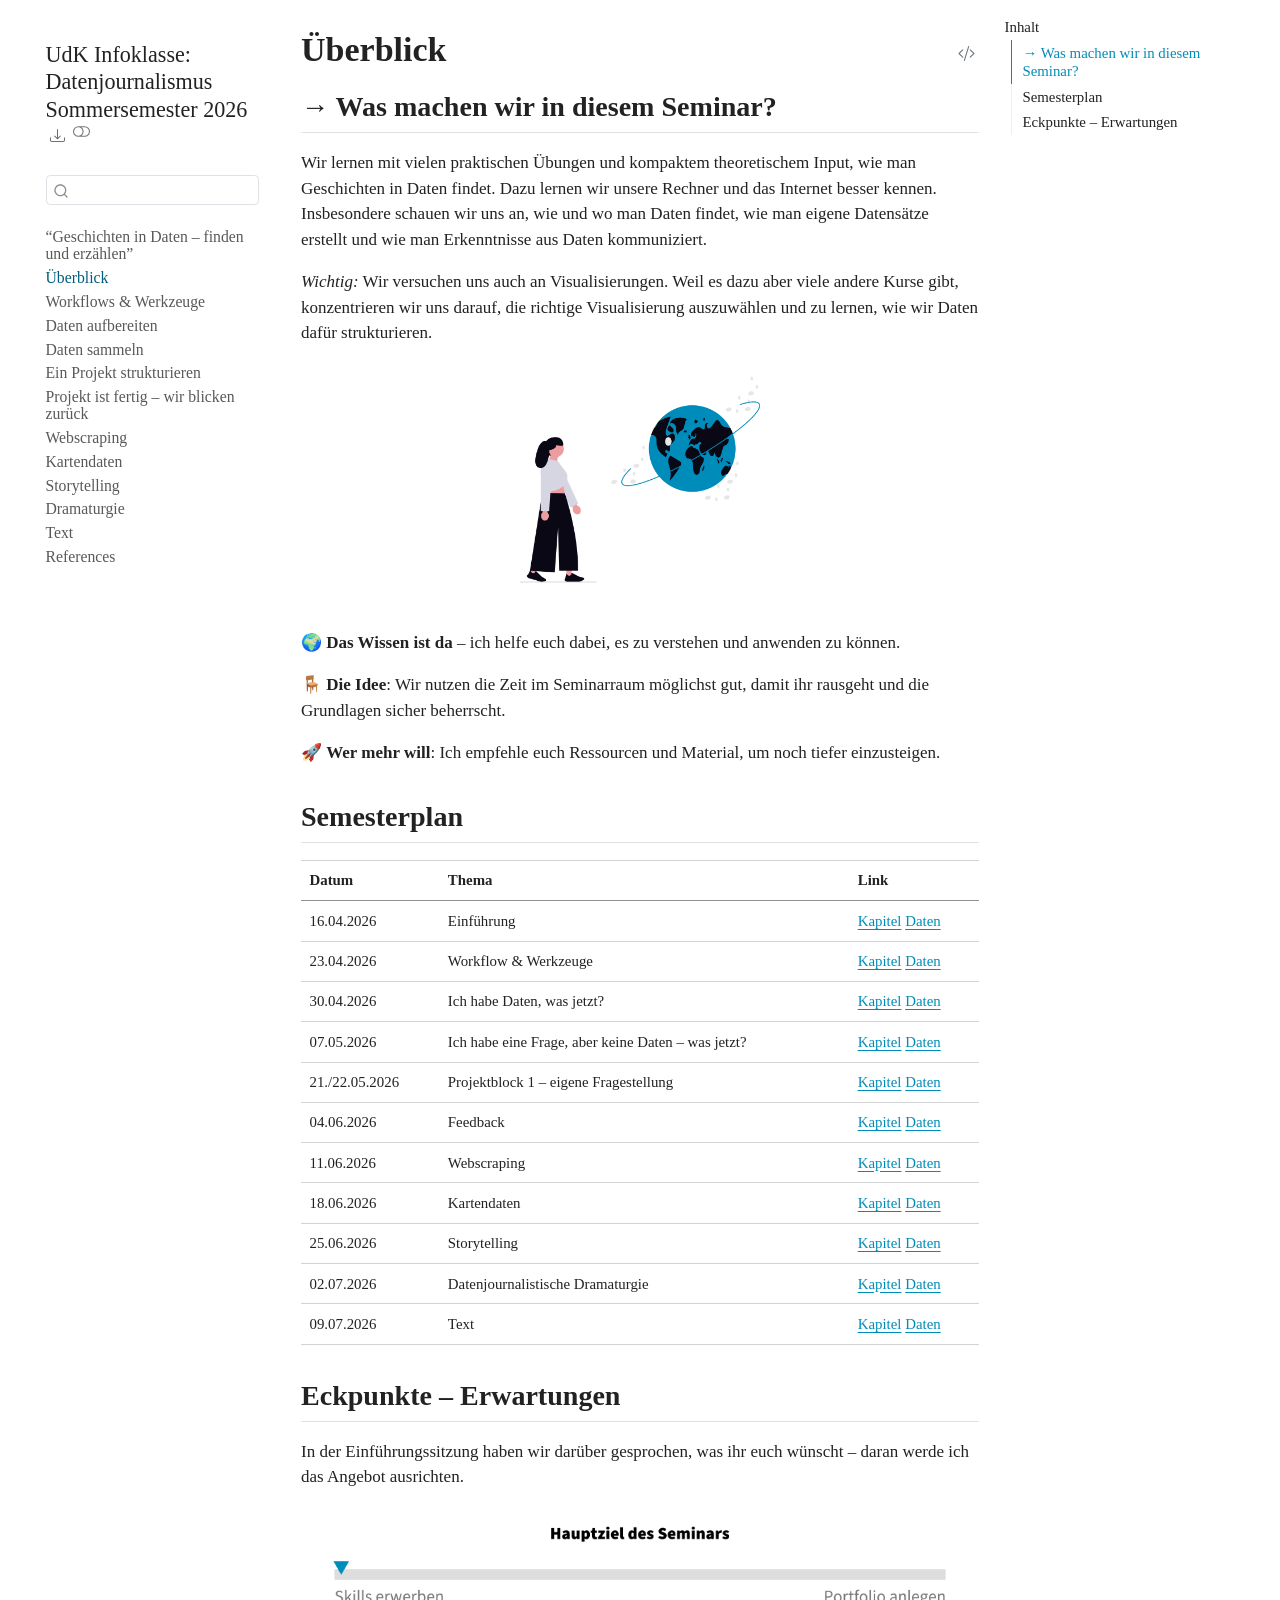
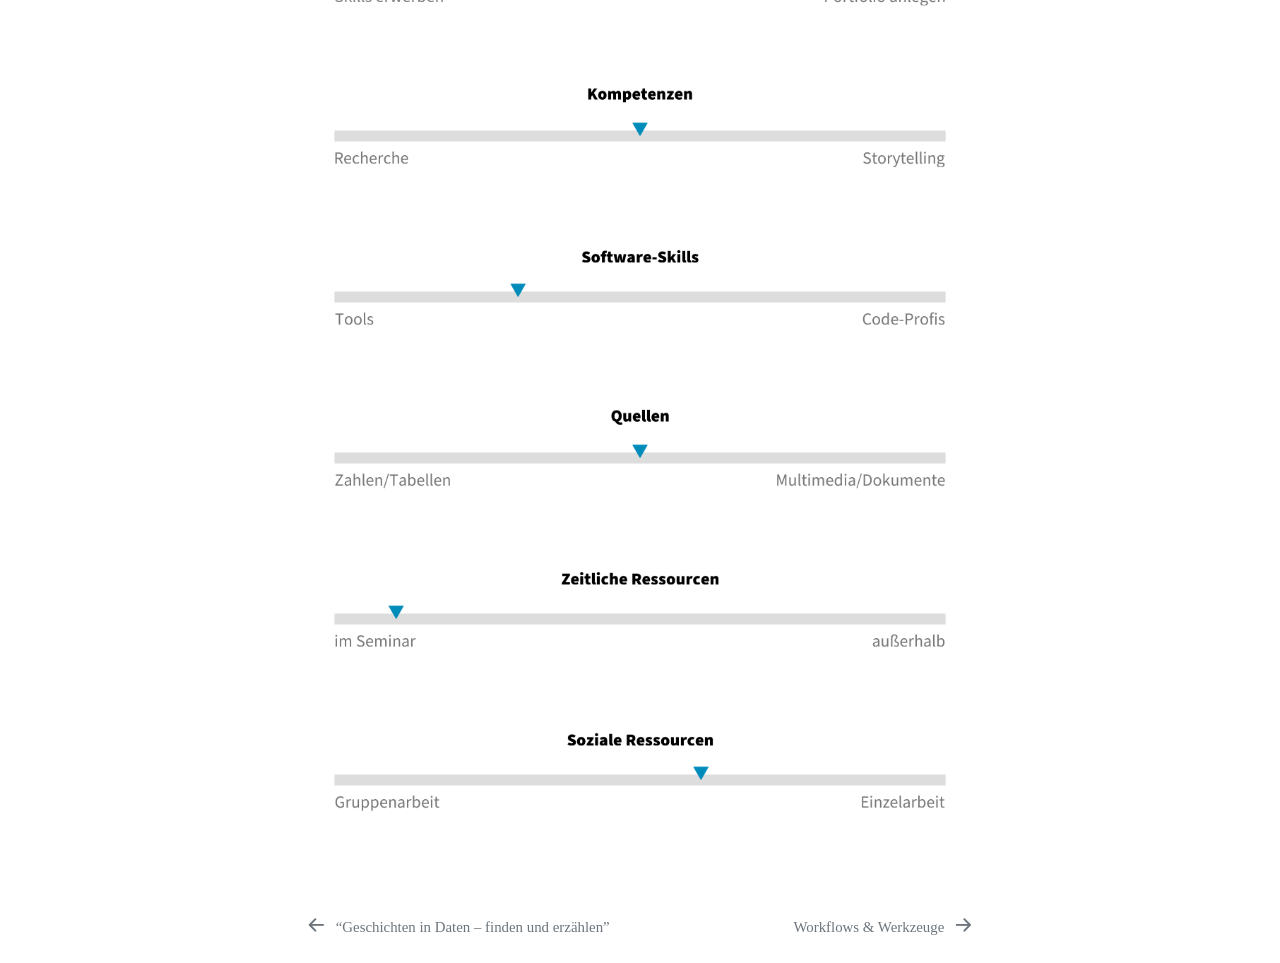
==== commit 05a32381: "update content" ====
--- a/docs/2026-04-16_intro.html
+++ b/docs/2026-04-16_intro.html
@@ -19,6 +19,41 @@
   width: 0.8em;
   margin: 0 0.8em 0.2em -1em; /* quarto-specific, see https://github.com/quarto-dev/quarto-cli/issues/4556 */ 
   vertical-align: middle;
+}
+/* CSS for syntax highlighting */
+html { -webkit-text-size-adjust: 100%; }
+pre > code.sourceCode { white-space: pre; position: relative; }
+pre > code.sourceCode > span { display: inline-block; line-height: 1.25; }
+pre > code.sourceCode > span:empty { height: 1.2em; }
+.sourceCode { overflow: visible; }
+code.sourceCode > span { color: inherit; text-decoration: inherit; }
+div.sourceCode { margin: 1em 0; }
+pre.sourceCode { margin: 0; }
+@media screen {
+div.sourceCode { overflow: auto; }
+}
+@media print {
+pre > code.sourceCode { white-space: pre-wrap; }
+pre > code.sourceCode > span { text-indent: -5em; padding-left: 5em; }
+}
+pre.numberSource code
+  { counter-reset: source-line 0; }
+pre.numberSource code > span
+  { position: relative; left: -4em; counter-increment: source-line; }
+pre.numberSource code > span > a:first-child::before
+  { content: counter(source-line);
+    position: relative; left: -1em; text-align: right; vertical-align: baseline;
+    border: none; display: inline-block;
+    -webkit-touch-callout: none; -webkit-user-select: none;
+    -khtml-user-select: none; -moz-user-select: none;
+    -ms-user-select: none; user-select: none;
+    padding: 0 4px; width: 4em;
+  }
+pre.numberSource { margin-left: 3em;  padding-left: 4px; }
+div.sourceCode
+  {   }
+@media screen {
+pre > code.sourceCode > span > a:first-child::before { text-decoration: underline; }
 }
 </style>
 
@@ -44,9 +79,9 @@
 <link href="site_libs/quarto-html/quarto-syntax-highlighting-7b89279ff1a6dce999919e0e67d4d9ec.css" rel="stylesheet" class="quarto-color-scheme-extra" id="quarto-text-highlighting-styles">
 <script src="site_libs/bootstrap/bootstrap.min.js"></script>
 <link href="site_libs/bootstrap/bootstrap-icons.css" rel="stylesheet">
-<link href="site_libs/bootstrap/bootstrap-a5073d10eb2b4aba2c5e1c28bdd277e7.min.css" rel="stylesheet" append-hash="true" class="quarto-color-scheme" id="quarto-bootstrap" data-mode="light">
-<link href="site_libs/bootstrap/bootstrap-dark-feb75622fb5647436da2452d74ef0bcb.min.css" rel="stylesheet" append-hash="true" class="quarto-color-scheme quarto-color-alternate" id="quarto-bootstrap" data-mode="dark">
-<link href="site_libs/bootstrap/bootstrap-a5073d10eb2b4aba2c5e1c28bdd277e7.min.css" rel="stylesheet" append-hash="true" class="quarto-color-scheme-extra" id="quarto-bootstrap" data-mode="light">
+<link href="site_libs/bootstrap/bootstrap-2e5e9cb112419f7b35b2190a13f3c3da.min.css" rel="stylesheet" append-hash="true" class="quarto-color-scheme" id="quarto-bootstrap" data-mode="light">
+<link href="site_libs/bootstrap/bootstrap-dark-cbeed4863d8242317d165af4c2a4e0e2.min.css" rel="stylesheet" append-hash="true" class="quarto-color-scheme quarto-color-alternate" id="quarto-bootstrap" data-mode="dark">
+<link href="site_libs/bootstrap/bootstrap-2e5e9cb112419f7b35b2190a13f3c3da.min.css" rel="stylesheet" append-hash="true" class="quarto-color-scheme-extra" id="quarto-bootstrap" data-mode="light">
 <script src="site_libs/quarto-contrib/glightbox/glightbox.min.js"></script>
 <link href="site_libs/quarto-contrib/glightbox/glightbox.min.css" rel="stylesheet">
 <link href="site_libs/quarto-contrib/glightbox/lightbox.css" rel="stylesheet">
@@ -331,7 +366,17 @@
 </li>
         <li class="sidebar-item">
   <div class="sidebar-item-container"> 
-  <a href="./2026-06-18_projekt.html" class="sidebar-item-text sidebar-link"><span class="chapter-title">Schritt für Schritt zum Ziel</span></a>
+  <a href="./2026-06-04_feedback.html" class="sidebar-item-text sidebar-link"><span class="chapter-title">Projekt ist fertig – wir blicken zurück</span></a>
+  </div>
+</li>
+        <li class="sidebar-item">
+  <div class="sidebar-item-container"> 
+  <a href="./2026-06-11_webscraping.html" class="sidebar-item-text sidebar-link"><span class="chapter-title">Webscraping</span></a>
+  </div>
+</li>
+        <li class="sidebar-item">
+  <div class="sidebar-item-container"> 
+  <a href="./2026-06-18_kartendaten.html" class="sidebar-item-text sidebar-link"><span class="chapter-title">Kartendaten</span></a>
   </div>
 </li>
         <li class="sidebar-item">
@@ -346,13 +391,12 @@
 </li>
         <li class="sidebar-item">
   <div class="sidebar-item-container"> 
-  <a href="./2026-07-09_puffer.html" class="sidebar-item-text sidebar-link"><span class="chapter-title">Puffer für offene Fragen</span></a>
-  </div>
-</li>
-        <li class="sidebar-item">
-  <div class="sidebar-item-container"> 
-  <a href="./references.html" class="sidebar-item-text sidebar-link">
- <span class="menu-text">References</span></a>
+  <a href="./2026-07-09_text.html" class="sidebar-item-text sidebar-link"><span class="chapter-title">Text</span></a>
+  </div>
+</li>
+        <li class="sidebar-item">
+  <div class="sidebar-item-container"> 
+  <a href="./references.html" class="sidebar-item-text sidebar-link"><span class="chapter-title">References</span></a>
   </div>
 </li>
     </ul>
@@ -377,7 +421,7 @@
 
 <header id="title-block-header" class="quarto-title-block default">
 <div class="quarto-title">
-<h1 class="title"><span class="chapter-title">Überblick</span></h1>
+<div class="quarto-title-block"><div><h1 class="title"><span class="chapter-title">Überblick</span></h1><button type="button" class="btn code-tools-button" id="quarto-code-tools-source"><i class="bi"></i></button></div></div>
 </div>
 
 
@@ -444,24 +488,34 @@
 <td><a href="./2026-05-21_struktur.html">Kapitel</a> <a href="">Daten</a></td>
 </tr>
 <tr class="even">
-<td>18./19.06.2026</td>
-<td>Projektblock 2 – eigene Fragestellung</td>
-<td><a href="./2026-06-18_projekt.html">Kapitel</a> <a href="">Daten</a></td>
+<td>04.06.2026</td>
+<td>Feedback</td>
+<td><a href="./2026-06-04_feedback.html">Kapitel</a> <a href="">Daten</a></td>
+</tr>
+<tr class="odd">
+<td>11.06.2026</td>
+<td>Webscraping</td>
+<td><a href="./2026-06-11_webscraping.html">Kapitel</a> <a href="">Daten</a></td>
+</tr>
+<tr class="even">
+<td>18.06.2026</td>
+<td>Kartendaten</td>
+<td><a href="./2026-06-18_kartendaten.html">Kapitel</a> <a href="">Daten</a></td>
 </tr>
 <tr class="odd">
 <td>25.06.2026</td>
-<td>Storytelling: Fehler vermeiden &amp; Fokus behalten</td>
+<td>Storytelling</td>
 <td><a href="./2026-06-25_storytelling.html">Kapitel</a> <a href="">Daten</a></td>
 </tr>
 <tr class="even">
 <td>02.07.2026</td>
 <td>Datenjournalistische Dramaturgie</td>
-<td><a href="2026-06-25_dramaturgie.qmd">Kapitel</a> <a href="">Daten</a></td>
+<td><a href="./2026-07-02_dramaturgie.html">Kapitel</a> <a href="">Daten</a></td>
 </tr>
 <tr class="odd">
 <td>09.07.2026</td>
-<td>Text &amp; Storytelling</td>
-<td><a href="./2026-07-09_puffer.html">Kapitel</a> <a href="">Daten</a></td>
+<td>Text</td>
+<td><a href="./2026-07-09_text.html">Kapitel</a> <a href="">Daten</a></td>
 </tr>
 </tbody>
 </table>
@@ -524,6 +578,8 @@
 </div>
 </div>
 
+
+<!-- -->
 
 </section>
 
@@ -611,6 +667,57 @@
         container: window.document.getElementById('quarto-embedded-source-code-modal')
       });
       clipboardModal.on('success', onCopySuccess);
+    }
+    const viewSource = window.document.getElementById('quarto-view-source') ||
+                       window.document.getElementById('quarto-code-tools-source');
+    if (viewSource) {
+      const sourceUrl = viewSource.getAttribute("data-quarto-source-url");
+      viewSource.addEventListener("click", function(e) {
+        if (sourceUrl) {
+          // rstudio viewer pane
+          if (/\bcapabilities=\b/.test(window.location)) {
+            window.open(sourceUrl);
+          } else {
+            window.location.href = sourceUrl;
+          }
+        } else {
+          const modal = new bootstrap.Modal(document.getElementById('quarto-embedded-source-code-modal'));
+          modal.show();
+        }
+        return false;
+      });
+    }
+    function toggleCodeHandler(show) {
+      return function(e) {
+        const detailsSrc = window.document.querySelectorAll(".cell > details > .sourceCode");
+        for (let i=0; i<detailsSrc.length; i++) {
+          const details = detailsSrc[i].parentElement;
+          if (show) {
+            details.open = true;
+          } else {
+            details.removeAttribute("open");
+          }
+        }
+        const cellCodeDivs = window.document.querySelectorAll(".cell > .sourceCode");
+        const fromCls = show ? "hidden" : "unhidden";
+        const toCls = show ? "unhidden" : "hidden";
+        for (let i=0; i<cellCodeDivs.length; i++) {
+          const codeDiv = cellCodeDivs[i];
+          if (codeDiv.classList.contains(fromCls)) {
+            codeDiv.classList.remove(fromCls);
+            codeDiv.classList.add(toCls);
+          } 
+        }
+        return false;
+      }
+    }
+    const hideAllCode = window.document.getElementById("quarto-hide-all-code");
+    if (hideAllCode) {
+      hideAllCode.addEventListener("click", toggleCodeHandler(false));
+    }
+    const showAllCode = window.document.getElementById("quarto-show-all-code");
+    if (showAllCode) {
+      showAllCode.addEventListener("click", toggleCodeHandler(true));
     }
       var localhostRegex = new RegExp(/^(?:http|https):\/\/localhost\:?[0-9]*\//);
       var mailtoRegex = new RegExp(/^mailto:/);
@@ -952,7 +1059,77 @@
         <span class="nav-page-text"><span class="chapter-title">Workflows &amp; Werkzeuge</span></span> <i class="bi bi-arrow-right-short"></i>
       </a>
   </div>
-</nav>
+</nav><div class="modal fade" id="quarto-embedded-source-code-modal" tabindex="-1" aria-labelledby="quarto-embedded-source-code-modal-label" aria-hidden="true"><div class="modal-dialog modal-dialog-scrollable"><div class="modal-content"><div class="modal-header"><h5 class="modal-title" id="quarto-embedded-source-code-modal-label">Source Code</h5><button class="btn-close" data-bs-dismiss="modal"></button></div><div class="modal-body"><div class="">
+<div class="code-copy-outer-scaffold"><div class="sourceCode" id="cb1" data-shortcodes="false"><pre class="sourceCode numberSource markdown number-lines code-with-copy"><code class="sourceCode markdown"><span id="cb1-1"><a href="#cb1-1"></a><span class="co">---</span></span>
+<span id="cb1-2"><a href="#cb1-2"></a><span class="an">title:</span><span class="co"> Überblick</span></span>
+<span id="cb1-3"><a href="#cb1-3"></a><span class="co">---</span></span>
+<span id="cb1-4"><a href="#cb1-4"></a></span>
+<span id="cb1-5"><a href="#cb1-5"></a><span class="fu">## → Was machen wir in diesem Seminar?</span></span>
+<span id="cb1-6"><a href="#cb1-6"></a></span>
+<span id="cb1-7"><a href="#cb1-7"></a>Wir lernen mit vielen praktischen Übungen und kompaktem theoretischem Input, wie man Geschichten in Daten findet. Dazu lernen wir unsere Rechner und das Internet besser kennen. Insbesondere schauen wir uns an, wie und wo man Daten findet, wie man eigene Datensätze erstellt und wie man Erkenntnisse aus Daten kommuniziert.</span>
+<span id="cb1-8"><a href="#cb1-8"></a></span>
+<span id="cb1-9"><a href="#cb1-9"></a>_Wichtig:_ Wir versuchen uns auch an Visualisierungen. Weil es dazu aber viele andere Kurse gibt, konzentrieren wir uns darauf, die richtige Visualisierung auszuwählen und zu lernen, wie wir Daten dafür strukturieren.</span>
+<span id="cb1-10"><a href="#cb1-10"></a></span>
+<span id="cb1-11"><a href="#cb1-11"></a><span class="al">![](images/undraw_around-the-world_1p8h.png)</span>{width=40% fig-align="center"}</span>
+<span id="cb1-12"><a href="#cb1-12"></a></span>
+<span id="cb1-13"><a href="#cb1-13"></a></span>
+<span id="cb1-14"><a href="#cb1-14"></a></span>
+<span id="cb1-15"><a href="#cb1-15"></a>🌍 **Das Wissen ist da** – ich helfe euch dabei, es zu verstehen und anwenden zu können.</span>
+<span id="cb1-16"><a href="#cb1-16"></a></span>
+<span id="cb1-17"><a href="#cb1-17"></a>🪑 **Die Idee**: Wir nutzen die Zeit im Seminarraum möglichst gut, damit ihr rausgeht und die Grundlagen sicher beherrscht. </span>
+<span id="cb1-18"><a href="#cb1-18"></a></span>
+<span id="cb1-19"><a href="#cb1-19"></a>🚀 **Wer mehr will**: Ich empfehle euch Ressourcen und Material, um noch tiefer einzusteigen.</span>
+<span id="cb1-20"><a href="#cb1-20"></a></span>
+<span id="cb1-21"><a href="#cb1-21"></a><span class="fu">## Semesterplan</span></span>
+<span id="cb1-22"><a href="#cb1-22"></a></span>
+<span id="cb1-23"><a href="#cb1-23"></a>Datum      | Thema                          | Link</span>
+<span id="cb1-24"><a href="#cb1-24"></a>-----------|--------------------------------|-----------</span>
+<span id="cb1-25"><a href="#cb1-25"></a>16.04.2026 | Einführung     | <span class="co">[</span><span class="ot">Kapitel</span><span class="co">](2026-04-16_intro.qmd)</span> <span class="co">[</span><span class="ot">Daten</span><span class="co">]()</span></span>
+<span id="cb1-26"><a href="#cb1-26"></a>23.04.2026 | Workflow &amp; Werkzeuge           | <span class="co">[</span><span class="ot">Kapitel</span><span class="co">](2026-04-23_werkzeuge.qmd)</span> <span class="co">[</span><span class="ot">Daten</span><span class="co">]()</span></span>
+<span id="cb1-27"><a href="#cb1-27"></a>30.04.2026 | Ich habe Daten, was jetzt?     | <span class="co">[</span><span class="ot">Kapitel</span><span class="co">](2026-04-30_aufbereitung.qmd)</span> <span class="co">[</span><span class="ot">Daten</span><span class="co">]()</span></span>
+<span id="cb1-28"><a href="#cb1-28"></a>07.05.2026 | Ich habe eine Frage, aber keine Daten – was jetzt? | <span class="co">[</span><span class="ot">Kapitel</span><span class="co">](2026-05-07_sammeln.qmd)</span> <span class="co">[</span><span class="ot">Daten</span><span class="co">]()</span></span>
+<span id="cb1-29"><a href="#cb1-29"></a>21./22.05.2026 | Projektblock 1 – eigene Fragestellung | <span class="co">[</span><span class="ot">Kapitel</span><span class="co">](2026-05-21_struktur.qmd)</span> <span class="co">[</span><span class="ot">Daten</span><span class="co">]()</span></span>
+<span id="cb1-30"><a href="#cb1-30"></a>04.06.2026 | Feedback | <span class="co">[</span><span class="ot">Kapitel</span><span class="co">](2026-06-04_feedback.qmd)</span> <span class="co">[</span><span class="ot">Daten</span><span class="co">]()</span></span>
+<span id="cb1-31"><a href="#cb1-31"></a>11.06.2026 | Webscraping | <span class="co">[</span><span class="ot">Kapitel</span><span class="co">](2026-06-11_webscraping.qmd)</span> <span class="co">[</span><span class="ot">Daten</span><span class="co">]()</span></span>
+<span id="cb1-32"><a href="#cb1-32"></a>18.06.2026 | Kartendaten | <span class="co">[</span><span class="ot">Kapitel</span><span class="co">](2026-06-18_kartendaten.qmd)</span> <span class="co">[</span><span class="ot">Daten</span><span class="co">]()</span></span>
+<span id="cb1-33"><a href="#cb1-33"></a>25.06.2026 | Storytelling | <span class="co">[</span><span class="ot">Kapitel</span><span class="co">](2026-06-25_storytelling.qmd)</span> <span class="co">[</span><span class="ot">Daten</span><span class="co">]()</span></span>
+<span id="cb1-34"><a href="#cb1-34"></a>02.07.2026 | Datenjournalistische Dramaturgie | <span class="co">[</span><span class="ot">Kapitel</span><span class="co">](2026-07-02_dramaturgie.qmd)</span> <span class="co">[</span><span class="ot">Daten</span><span class="co">]()</span></span>
+<span id="cb1-35"><a href="#cb1-35"></a>09.07.2026 | Text | <span class="co">[</span><span class="ot">Kapitel</span><span class="co">](2026-07-09_text.qmd)</span> <span class="co">[</span><span class="ot">Daten</span><span class="co">]()</span></span>
+<span id="cb1-36"><a href="#cb1-36"></a></span>
+<span id="cb1-37"><a href="#cb1-37"></a></span>
+<span id="cb1-38"><a href="#cb1-38"></a><span class="fu">## Eckpunkte – Erwartungen</span></span>
+<span id="cb1-39"><a href="#cb1-39"></a></span>
+<span id="cb1-40"><a href="#cb1-40"></a>In der Einführungssitzung haben wir darüber gesprochen, was ihr euch wünscht – daran werde ich das Angebot ausrichten.</span>
+<span id="cb1-41"><a href="#cb1-41"></a></span>
+<span id="cb1-42"><a href="#cb1-42"></a><span class="in">```{r fig.width=10, fig.height=3, echo=FALSE, info=FALSE, message=FALSE}</span></span>
+<span id="cb1-43"><a href="#cb1-43"></a><span class="fu">source</span>(here<span class="sc">::</span><span class="fu">here</span>(<span class="st">"code/functions_and_packages.R"</span>))</span>
+<span id="cb1-44"><a href="#cb1-44"></a><span class="in">```</span></span>
+<span id="cb1-45"><a href="#cb1-45"></a></span>
+<span id="cb1-46"><a href="#cb1-46"></a></span>
+<span id="cb1-47"><a href="#cb1-47"></a><span class="in">```{r fig.width=10, fig.height=2, echo=FALSE}</span></span>
+<span id="cb1-48"><a href="#cb1-48"></a><span class="fu">quality_scale</span>(<span class="fl">0.01</span>, <span class="at">heading=</span><span class="st">"Hauptziel des Seminars"</span>, <span class="at">label_left=</span><span class="st">"Skills erwerben"</span>, <span class="at">label_right=</span><span class="st">"Portfolio anlegen"</span>, <span class="at">color=</span><span class="st">"#008cba"</span>)</span>
+<span id="cb1-49"><a href="#cb1-49"></a><span class="in">```</span></span>
+<span id="cb1-50"><a href="#cb1-50"></a></span>
+<span id="cb1-51"><a href="#cb1-51"></a><span class="in">```{r fig.width=10, fig.height=2, echo=FALSE}</span></span>
+<span id="cb1-52"><a href="#cb1-52"></a><span class="fu">quality_scale</span>(<span class="fl">0.5</span>, <span class="at">heading=</span><span class="st">"Kompetenzen"</span>, <span class="at">label_left=</span><span class="st">"Recherche"</span>, <span class="at">label_right=</span><span class="st">"Storytelling"</span>, <span class="at">color=</span><span class="st">"#008cba"</span>)</span>
+<span id="cb1-53"><a href="#cb1-53"></a><span class="in">```</span></span>
+<span id="cb1-54"><a href="#cb1-54"></a></span>
+<span id="cb1-55"><a href="#cb1-55"></a><span class="in">```{r fig.width=10, fig.height=2, echo=FALSE}</span></span>
+<span id="cb1-56"><a href="#cb1-56"></a><span class="fu">quality_scale</span>(<span class="fl">0.3</span>, <span class="at">heading=</span><span class="st">"Software-Skills"</span>, <span class="at">label_left=</span><span class="st">"Tools"</span>, <span class="at">label_right=</span><span class="st">"Code-Profis"</span>, <span class="at">color=</span><span class="st">"#008cba"</span>)</span>
+<span id="cb1-57"><a href="#cb1-57"></a><span class="in">```</span></span>
+<span id="cb1-58"><a href="#cb1-58"></a></span>
+<span id="cb1-59"><a href="#cb1-59"></a><span class="in">```{r fig.width=10, fig.height=2, echo=FALSE}</span></span>
+<span id="cb1-60"><a href="#cb1-60"></a><span class="fu">quality_scale</span>(<span class="fl">0.5</span>, <span class="at">heading=</span><span class="st">"Quellen"</span>, <span class="at">label_left=</span><span class="st">"Zahlen/Tabellen"</span>, <span class="at">label_right=</span><span class="st">"Multimedia/Dokumente"</span>, <span class="at">color=</span><span class="st">"#008cba"</span>)</span>
+<span id="cb1-61"><a href="#cb1-61"></a><span class="in">```</span></span>
+<span id="cb1-62"><a href="#cb1-62"></a></span>
+<span id="cb1-63"><a href="#cb1-63"></a><span class="in">```{r fig.width=10, fig.height=2, echo=FALSE}</span></span>
+<span id="cb1-64"><a href="#cb1-64"></a><span class="fu">quality_scale</span>(<span class="fl">0.1</span>, <span class="at">heading=</span><span class="st">"Zeitliche Ressourcen"</span>, <span class="at">label_left=</span><span class="st">"im Seminar"</span>, <span class="at">label_right=</span><span class="st">"außerhalb"</span>, <span class="at">color=</span><span class="st">"#008cba"</span>)</span>
+<span id="cb1-65"><a href="#cb1-65"></a><span class="in">```</span></span>
+<span id="cb1-66"><a href="#cb1-66"></a></span>
+<span id="cb1-67"><a href="#cb1-67"></a><span class="in">```{r fig.width=10, fig.height=2, echo=FALSE}</span></span>
+<span id="cb1-68"><a href="#cb1-68"></a><span class="fu">quality_scale</span>(<span class="fl">0.6</span>, <span class="at">heading=</span><span class="st">"Soziale Ressourcen"</span>, <span class="at">label_left=</span><span class="st">"Gruppenarbeit"</span>, <span class="at">label_right=</span><span class="st">"Einzelarbeit"</span>, <span class="at">color=</span><span class="st">"#008cba"</span>)</span>
+<span id="cb1-69"><a href="#cb1-69"></a><span class="in">```</span></span></code></pre></div><button title="Copy to Clipboard" class="code-copy-button" data-in-quarto-modal=""><i class="bi"></i></button></div>
+</div></div></div></div></div>
 </div> <!-- /content -->
 <script>var lightboxQuarto = GLightbox({"closeEffect":"zoom","descPosition":"bottom","loop":false,"openEffect":"zoom","selector":".lightbox"});
 (function() {
--- a/docs/site_libs/quarto-html/tippy.css
+++ b/docs/site_libs/quarto-html/tippy.css
@@ -0,0 +1 @@
+.tippy-box[data-animation=fade][data-state=hidden]{opacity:0}[data-tippy-root]{max-width:calc(100vw - 10px)}.tippy-box{position:relative;background-color:#333;color:#fff;border-radius:4px;font-size:14px;line-height:1.4;white-space:normal;outline:0;transition-property:transform,visibility,opacity}.tippy-box[data-placement^=top]>.tippy-arrow{bottom:0}.tippy-box[data-placement^=top]>.tippy-arrow:before{bottom:-7px;left:0;border-width:8px 8px 0;border-top-color:initial;transform-origin:center top}.tippy-box[data-placement^=bottom]>.tippy-arrow{top:0}.tippy-box[data-placement^=bottom]>.tippy-arrow:before{top:-7px;left:0;border-width:0 8px 8px;border-bottom-color:initial;transform-origin:center bottom}.tippy-box[data-placement^=left]>.tippy-arrow{right:0}.tippy-box[data-placement^=left]>.tippy-arrow:before{border-width:8px 0 8px 8px;border-left-color:initial;right:-7px;transform-origin:center left}.tippy-box[data-placement^=right]>.tippy-arrow{left:0}.tippy-box[data-placement^=right]>.tippy-arrow:before{left:-7px;border-width:8px 8px 8px 0;border-right-color:initial;transform-origin:center right}.tippy-box[data-inertia][data-state=visible]{transition-timing-function:cubic-bezier(.54,1.5,.38,1.11)}.tippy-arrow{width:16px;height:16px;color:#333}.tippy-arrow:before{content:"";position:absolute;border-color:transparent;border-style:solid}.tippy-content{position:relative;padding:5px 9px;z-index:1}
--- a/docs/site_libs/quarto-html/quarto-syntax-highlighting-7b89279ff1a6dce999919e0e67d4d9ec.css
+++ b/docs/site_libs/quarto-html/quarto-syntax-highlighting-7b89279ff1a6dce999919e0e67d4d9ec.css
@@ -0,0 +1,236 @@
+/* quarto syntax highlight colors */
+:root {
+  --quarto-hl-ot-color: #003B4F;
+  --quarto-hl-at-color: #657422;
+  --quarto-hl-ss-color: #20794D;
+  --quarto-hl-an-color: #5E5E5E;
+  --quarto-hl-fu-color: #4758AB;
+  --quarto-hl-st-color: #20794D;
+  --quarto-hl-cf-color: #003B4F;
+  --quarto-hl-op-color: #5E5E5E;
+  --quarto-hl-er-color: #AD0000;
+  --quarto-hl-bn-color: #AD0000;
+  --quarto-hl-al-color: #AD0000;
+  --quarto-hl-va-color: #111111;
+  --quarto-hl-bu-color: inherit;
+  --quarto-hl-ex-color: inherit;
+  --quarto-hl-pp-color: #AD0000;
+  --quarto-hl-in-color: #5E5E5E;
+  --quarto-hl-vs-color: #20794D;
+  --quarto-hl-wa-color: #5E5E5E;
+  --quarto-hl-do-color: #5E5E5E;
+  --quarto-hl-im-color: #00769E;
+  --quarto-hl-ch-color: #20794D;
+  --quarto-hl-dt-color: #AD0000;
+  --quarto-hl-fl-color: #AD0000;
+  --quarto-hl-co-color: #5E5E5E;
+  --quarto-hl-cv-color: #5E5E5E;
+  --quarto-hl-cn-color: #8f5902;
+  --quarto-hl-sc-color: #5E5E5E;
+  --quarto-hl-dv-color: #AD0000;
+  --quarto-hl-kw-color: #003B4F;
+}
+
+/* other quarto variables */
+:root {
+  --quarto-font-monospace: SFMono-Regular, Menlo, Monaco, Consolas, "Liberation Mono", "Courier New", monospace;
+}
+
+/* syntax highlight based on Pandoc's rules */
+pre > code.sourceCode > span {
+  color: #003B4F;
+}
+
+code.sourceCode > span {
+  color: #003B4F;
+}
+
+div.sourceCode,
+div.sourceCode pre.sourceCode {
+  color: #003B4F;
+}
+
+/* Normal */
+code span {
+  color: #003B4F;
+}
+
+/* Alert */
+code span.al {
+  color: #AD0000;
+  font-style: inherit;
+}
+
+/* Annotation */
+code span.an {
+  color: #5E5E5E;
+  font-style: inherit;
+}
+
+/* Attribute */
+code span.at {
+  color: #657422;
+  font-style: inherit;
+}
+
+/* BaseN */
+code span.bn {
+  color: #AD0000;
+  font-style: inherit;
+}
+
+/* BuiltIn */
+code span.bu {
+  font-style: inherit;
+}
+
+/* ControlFlow */
+code span.cf {
+  color: #003B4F;
+  font-weight: bold;
+  font-style: inherit;
+}
+
+/* Char */
+code span.ch {
+  color: #20794D;
+  font-style: inherit;
+}
+
+/* Constant */
+code span.cn {
+  color: #8f5902;
+  font-style: inherit;
+}
+
+/* Comment */
+code span.co {
+  color: #5E5E5E;
+  font-style: inherit;
+}
+
+/* CommentVar */
+code span.cv {
+  color: #5E5E5E;
+  font-style: italic;
+}
+
+/* Documentation */
+code span.do {
+  color: #5E5E5E;
+  font-style: italic;
+}
+
+/* DataType */
+code span.dt {
+  color: #AD0000;
+  font-style: inherit;
+}
+
+/* DecVal */
+code span.dv {
+  color: #AD0000;
+  font-style: inherit;
+}
+
+/* Error */
+code span.er {
+  color: #AD0000;
+  font-style: inherit;
+}
+
+/* Extension */
+code span.ex {
+  font-style: inherit;
+}
+
+/* Float */
+code span.fl {
+  color: #AD0000;
+  font-style: inherit;
+}
+
+/* Function */
+code span.fu {
+  color: #4758AB;
+  font-style: inherit;
+}
+
+/* Import */
+code span.im {
+  color: #00769E;
+  font-style: inherit;
+}
+
+/* Information */
+code span.in {
+  color: #5E5E5E;
+  font-style: inherit;
+}
+
+/* Keyword */
+code span.kw {
+  color: #003B4F;
+  font-weight: bold;
+  font-style: inherit;
+}
+
+/* Operator */
+code span.op {
+  color: #5E5E5E;
+  font-style: inherit;
+}
+
+/* Other */
+code span.ot {
+  color: #003B4F;
+  font-style: inherit;
+}
+
+/* Preprocessor */
+code span.pp {
+  color: #AD0000;
+  font-style: inherit;
+}
+
+/* SpecialChar */
+code span.sc {
+  color: #5E5E5E;
+  font-style: inherit;
+}
+
+/* SpecialString */
+code span.ss {
+  color: #20794D;
+  font-style: inherit;
+}
+
+/* String */
+code span.st {
+  color: #20794D;
+  font-style: inherit;
+}
+
+/* Variable */
+code span.va {
+  color: #111111;
+  font-style: inherit;
+}
+
+/* VerbatimString */
+code span.vs {
+  color: #20794D;
+  font-style: inherit;
+}
+
+/* Warning */
+code span.wa {
+  color: #5E5E5E;
+  font-style: italic;
+}
+
+.prevent-inlining {
+  content: "</";
+}
+
+/*# sourceMappingURL=3944bc705cfaf4c80e56f77c5205168a.css.map */
--- a/docs/site_libs/quarto-html/quarto-syntax-highlighting-dark-707d8167ce6003fca903bfe2be84ab7f.css
+++ b/docs/site_libs/quarto-html/quarto-syntax-highlighting-dark-707d8167ce6003fca903bfe2be84ab7f.css
@@ -0,0 +1,219 @@
+/* quarto syntax highlight colors */
+:root {
+  --quarto-hl-al-color: #f07178;
+  --quarto-hl-an-color: #d4d0ab;
+  --quarto-hl-at-color: #00e0e0;
+  --quarto-hl-bn-color: #d4d0ab;
+  --quarto-hl-bu-color: #abe338;
+  --quarto-hl-ch-color: #abe338;
+  --quarto-hl-co-color: #f8f8f2;
+  --quarto-hl-cv-color: #ffd700;
+  --quarto-hl-cn-color: #ffd700;
+  --quarto-hl-cf-color: #ffa07a;
+  --quarto-hl-dt-color: #ffa07a;
+  --quarto-hl-dv-color: #d4d0ab;
+  --quarto-hl-do-color: #f8f8f2;
+  --quarto-hl-er-color: #f07178;
+  --quarto-hl-ex-color: #00e0e0;
+  --quarto-hl-fl-color: #d4d0ab;
+  --quarto-hl-fu-color: #ffa07a;
+  --quarto-hl-im-color: #abe338;
+  --quarto-hl-in-color: #d4d0ab;
+  --quarto-hl-kw-color: #ffa07a;
+  --quarto-hl-op-color: #ffa07a;
+  --quarto-hl-ot-color: #00e0e0;
+  --quarto-hl-pp-color: #dcc6e0;
+  --quarto-hl-re-color: #00e0e0;
+  --quarto-hl-sc-color: #abe338;
+  --quarto-hl-ss-color: #abe338;
+  --quarto-hl-st-color: #abe338;
+  --quarto-hl-va-color: #00e0e0;
+  --quarto-hl-vs-color: #abe338;
+  --quarto-hl-wa-color: #dcc6e0;
+}
+
+/* other quarto variables */
+:root {
+  --quarto-font-monospace: SFMono-Regular, Menlo, Monaco, Consolas, "Liberation Mono", "Courier New", monospace;
+}
+
+/* syntax highlight based on Pandoc's rules */
+pre > code.sourceCode > span {
+  color: #f8f8f2;
+}
+
+code.sourceCode > span {
+  color: #f8f8f2;
+}
+
+div.sourceCode,
+div.sourceCode pre.sourceCode {
+  color: #f8f8f2;
+}
+
+/* Normal */
+code span {
+  color: #f8f8f2;
+}
+
+/* Alert */
+code span.al {
+  color: #f07178;
+}
+
+/* Annotation */
+code span.an {
+  color: #d4d0ab;
+}
+
+/* Attribute */
+code span.at {
+  color: #00e0e0;
+}
+
+/* BaseN */
+code span.bn {
+  color: #d4d0ab;
+}
+
+/* BuiltIn */
+code span.bu {
+  color: #abe338;
+}
+
+/* ControlFlow */
+code span.cf {
+  font-weight: bold;
+  color: #ffa07a;
+}
+
+/* Char */
+code span.ch {
+  color: #abe338;
+}
+
+/* Constant */
+code span.cn {
+  color: #ffd700;
+}
+
+/* Comment */
+code span.co {
+  font-style: italic;
+  color: #f8f8f2;
+}
+
+/* CommentVar */
+code span.cv {
+  color: #ffd700;
+}
+
+/* Documentation */
+code span.do {
+  color: #f8f8f2;
+}
+
+/* DataType */
+code span.dt {
+  color: #ffa07a;
+}
+
+/* DecVal */
+code span.dv {
+  color: #d4d0ab;
+}
+
+/* Error */
+code span.er {
+  color: #f07178;
+  text-decoration: underline;
+}
+
+/* Extension */
+code span.ex {
+  font-weight: bold;
+  color: #00e0e0;
+}
+
+/* Float */
+code span.fl {
+  color: #d4d0ab;
+}
+
+/* Function */
+code span.fu {
+  color: #ffa07a;
+}
+
+/* Import */
+code span.im {
+  color: #abe338;
+}
+
+/* Information */
+code span.in {
+  color: #d4d0ab;
+}
+
+/* Keyword */
+code span.kw {
+  font-weight: bold;
+  color: #ffa07a;
+}
+
+/* Operator */
+code span.op {
+  color: #ffa07a;
+}
+
+/* Other */
+code span.ot {
+  color: #00e0e0;
+}
+
+/* Preprocessor */
+code span.pp {
+  color: #dcc6e0;
+}
+
+/* RegionMarker */
+code span.re {
+  background-color: #f8f8f2;
+  color: #00e0e0;
+}
+
+/* SpecialChar */
+code span.sc {
+  color: #abe338;
+}
+
+/* SpecialString */
+code span.ss {
+  color: #abe338;
+}
+
+/* String */
+code span.st {
+  color: #abe338;
+}
+
+/* Variable */
+code span.va {
+  color: #00e0e0;
+}
+
+/* VerbatimString */
+code span.vs {
+  color: #abe338;
+}
+
+/* Warning */
+code span.wa {
+  color: #dcc6e0;
+}
+
+.prevent-inlining {
+  content: "</";
+}
+
+/*# sourceMappingURL=f5ab3bb6f5ded8da9f12dd3a91d3da26.css.map */
--- a/docs/site_libs/quarto-html/quarto-syntax-highlighting-7b89279ff1a6dce999919e0e67d4d9ec.css
+++ b/docs/site_libs/quarto-html/quarto-syntax-highlighting-7b89279ff1a6dce999919e0e67d4d9ec.css
@@ -0,0 +1,236 @@
+/* quarto syntax highlight colors */
+:root {
+  --quarto-hl-ot-color: #003B4F;
+  --quarto-hl-at-color: #657422;
+  --quarto-hl-ss-color: #20794D;
+  --quarto-hl-an-color: #5E5E5E;
+  --quarto-hl-fu-color: #4758AB;
+  --quarto-hl-st-color: #20794D;
+  --quarto-hl-cf-color: #003B4F;
+  --quarto-hl-op-color: #5E5E5E;
+  --quarto-hl-er-color: #AD0000;
+  --quarto-hl-bn-color: #AD0000;
+  --quarto-hl-al-color: #AD0000;
+  --quarto-hl-va-color: #111111;
+  --quarto-hl-bu-color: inherit;
+  --quarto-hl-ex-color: inherit;
+  --quarto-hl-pp-color: #AD0000;
+  --quarto-hl-in-color: #5E5E5E;
+  --quarto-hl-vs-color: #20794D;
+  --quarto-hl-wa-color: #5E5E5E;
+  --quarto-hl-do-color: #5E5E5E;
+  --quarto-hl-im-color: #00769E;
+  --quarto-hl-ch-color: #20794D;
+  --quarto-hl-dt-color: #AD0000;
+  --quarto-hl-fl-color: #AD0000;
+  --quarto-hl-co-color: #5E5E5E;
+  --quarto-hl-cv-color: #5E5E5E;
+  --quarto-hl-cn-color: #8f5902;
+  --quarto-hl-sc-color: #5E5E5E;
+  --quarto-hl-dv-color: #AD0000;
+  --quarto-hl-kw-color: #003B4F;
+}
+
+/* other quarto variables */
+:root {
+  --quarto-font-monospace: SFMono-Regular, Menlo, Monaco, Consolas, "Liberation Mono", "Courier New", monospace;
+}
+
+/* syntax highlight based on Pandoc's rules */
+pre > code.sourceCode > span {
+  color: #003B4F;
+}
+
+code.sourceCode > span {
+  color: #003B4F;
+}
+
+div.sourceCode,
+div.sourceCode pre.sourceCode {
+  color: #003B4F;
+}
+
+/* Normal */
+code span {
+  color: #003B4F;
+}
+
+/* Alert */
+code span.al {
+  color: #AD0000;
+  font-style: inherit;
+}
+
+/* Annotation */
+code span.an {
+  color: #5E5E5E;
+  font-style: inherit;
+}
+
+/* Attribute */
+code span.at {
+  color: #657422;
+  font-style: inherit;
+}
+
+/* BaseN */
+code span.bn {
+  color: #AD0000;
+  font-style: inherit;
+}
+
+/* BuiltIn */
+code span.bu {
+  font-style: inherit;
+}
+
+/* ControlFlow */
+code span.cf {
+  color: #003B4F;
+  font-weight: bold;
+  font-style: inherit;
+}
+
+/* Char */
+code span.ch {
+  color: #20794D;
+  font-style: inherit;
+}
+
+/* Constant */
+code span.cn {
+  color: #8f5902;
+  font-style: inherit;
+}
+
+/* Comment */
+code span.co {
+  color: #5E5E5E;
+  font-style: inherit;
+}
+
+/* CommentVar */
+code span.cv {
+  color: #5E5E5E;
+  font-style: italic;
+}
+
+/* Documentation */
+code span.do {
+  color: #5E5E5E;
+  font-style: italic;
+}
+
+/* DataType */
+code span.dt {
+  color: #AD0000;
+  font-style: inherit;
+}
+
+/* DecVal */
+code span.dv {
+  color: #AD0000;
+  font-style: inherit;
+}
+
+/* Error */
+code span.er {
+  color: #AD0000;
+  font-style: inherit;
+}
+
+/* Extension */
+code span.ex {
+  font-style: inherit;
+}
+
+/* Float */
+code span.fl {
+  color: #AD0000;
+  font-style: inherit;
+}
+
+/* Function */
+code span.fu {
+  color: #4758AB;
+  font-style: inherit;
+}
+
+/* Import */
+code span.im {
+  color: #00769E;
+  font-style: inherit;
+}
+
+/* Information */
+code span.in {
+  color: #5E5E5E;
+  font-style: inherit;
+}
+
+/* Keyword */
+code span.kw {
+  color: #003B4F;
+  font-weight: bold;
+  font-style: inherit;
+}
+
+/* Operator */
+code span.op {
+  color: #5E5E5E;
+  font-style: inherit;
+}
+
+/* Other */
+code span.ot {
+  color: #003B4F;
+  font-style: inherit;
+}
+
+/* Preprocessor */
+code span.pp {
+  color: #AD0000;
+  font-style: inherit;
+}
+
+/* SpecialChar */
+code span.sc {
+  color: #5E5E5E;
+  font-style: inherit;
+}
+
+/* SpecialString */
+code span.ss {
+  color: #20794D;
+  font-style: inherit;
+}
+
+/* String */
+code span.st {
+  color: #20794D;
+  font-style: inherit;
+}
+
+/* Variable */
+code span.va {
+  color: #111111;
+  font-style: inherit;
+}
+
+/* VerbatimString */
+code span.vs {
+  color: #20794D;
+  font-style: inherit;
+}
+
+/* Warning */
+code span.wa {
+  color: #5E5E5E;
+  font-style: italic;
+}
+
+.prevent-inlining {
+  content: "</";
+}
+
+/*# sourceMappingURL=3944bc705cfaf4c80e56f77c5205168a.css.map */
